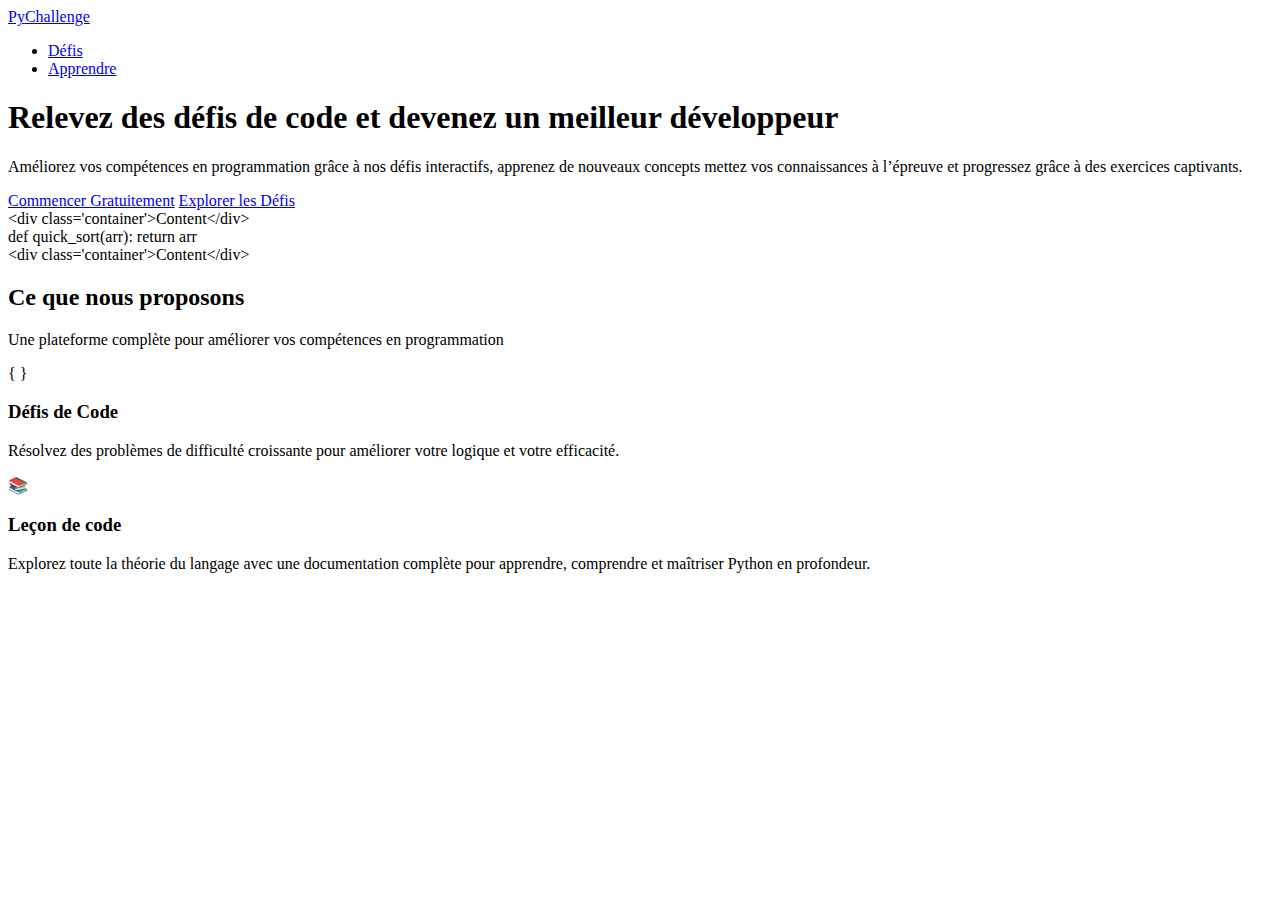
==== index.html @ 2035e8a5 "Premier commit" ====
<!DOCTYPE html>
<html lang="fr">
<head>
    <meta charset="UTF-8">
    <meta name="viewport" content="width=device-width, initial-scale=1.0">
    <title>PyChallenge - Programmez. Apprenez. Jouez.</title>
    <link rel="stylesheet" href="styles/index.css">
</head>
<body>
    <header id="header">
        <div class="container navbar">
            <a href="#" class="logo">Py<span>Challenge</span></a>
            <ul class="nav-links">
                <li><a href="explorer.html">Défis</a></li>
                <li><a href="apprendre.html">Apprendre</a></li>
            </ul>
        </div>
    </header>

    <section class="hero">
        <div class="container hero-content">
            <h1>Relevez des <span>défis de code</span> et devenez un meilleur développeur</h1>
            <p>Améliorez vos compétences en programmation grâce à nos défis interactifs, apprenez de nouveaux concepts mettez vos connaissances à l’épreuve et progressez grâce à des exercices captivants.</p>
            <a href="défis.html" class="btn">Commencer Gratuitement</a>
            <a href="explorer.html" class="btn btn-secondary">Explorer les Défis</a>
        </div>
        <div class="bg-animation" id="bgAnimation"></div>
    </section>

    <section class="features">
        <div class="container">
            <div class="section-title">
                <h2>Ce que nous proposons</h2>
                <p>Une plateforme complète pour améliorer vos compétences en programmation</p>
            </div>
            <div class="feature-grid">
                <div class="feature-card">
                    <div class="feature-icon">{ }</div>
                    <h3>Défis de Code</h3>
                    <p>Résolvez des problèmes de difficulté croissante pour améliorer votre logique et votre efficacité.</p>
                </div>
                <div class="feature-card">
                    <div class="feature-icon">📚</div>
                    <h3>Leçon de code</h3>
                    <p>Explorez toute la théorie du langage avec une documentation complète pour apprendre, comprendre et maîtriser Python en profondeur.</p>
                </div>  
            </div>
        </div>
    </section>

    <script>
        // Header scroll effect
        window.addEventListener('scroll', function() {
            const header = document.getElementById('header');
            if (window.scrollY > 50) {
                header.classList.add('scrolled');
            } else {
                header.classList.remove('scrolled');
            }
        });

        // Code particles animation
        const codeSnippets = [
            "def solve(x): return x * 2",
            "for i in range(len(array)):",
            "result = [item.value for item in data]",
            "if condition: run_code()",
            "class Solution:\n    def __init__(self): pass",
            "filtered_array = [x for x in array if x > 0]",
            "while True:\n    game.next_turn()",
            "import os",
            "def quick_sort(arr): return arr",
            "print('Hello, world!')",
            "<div class='container'>Content</div>"
        ];

        function createCodeParticle() {
            const particle = document.createElement('div');
            particle.classList.add('code-particle');
            
            // Random code snippet
            const snippetIndex = Math.floor(Math.random() * codeSnippets.length);
            particle.innerText = codeSnippets[snippetIndex];
            
            // Random position
            const posX = Math.random() * window.innerWidth;
            particle.style.left = `${posX}px`;
            
            // Random speed (duration)
            const duration = Math.random() * 20 + 10; // 10-30 seconds
            particle.style.animationDuration = `${duration}s`;
            
            // Append to the animation container
            document.getElementById('bgAnimation').appendChild(particle);
            
            // Remove after animation
            setTimeout(() => {
                particle.remove();
            }, duration * 1000);
        }

        // Create particles at intervals
        setInterval(createCodeParticle, 1000);
        
        // Create initial particles
        for (let i = 0; i < 10; i++) {
            setTimeout(createCodeParticle, i * 300);
        }
    </script>
</body>
</html>
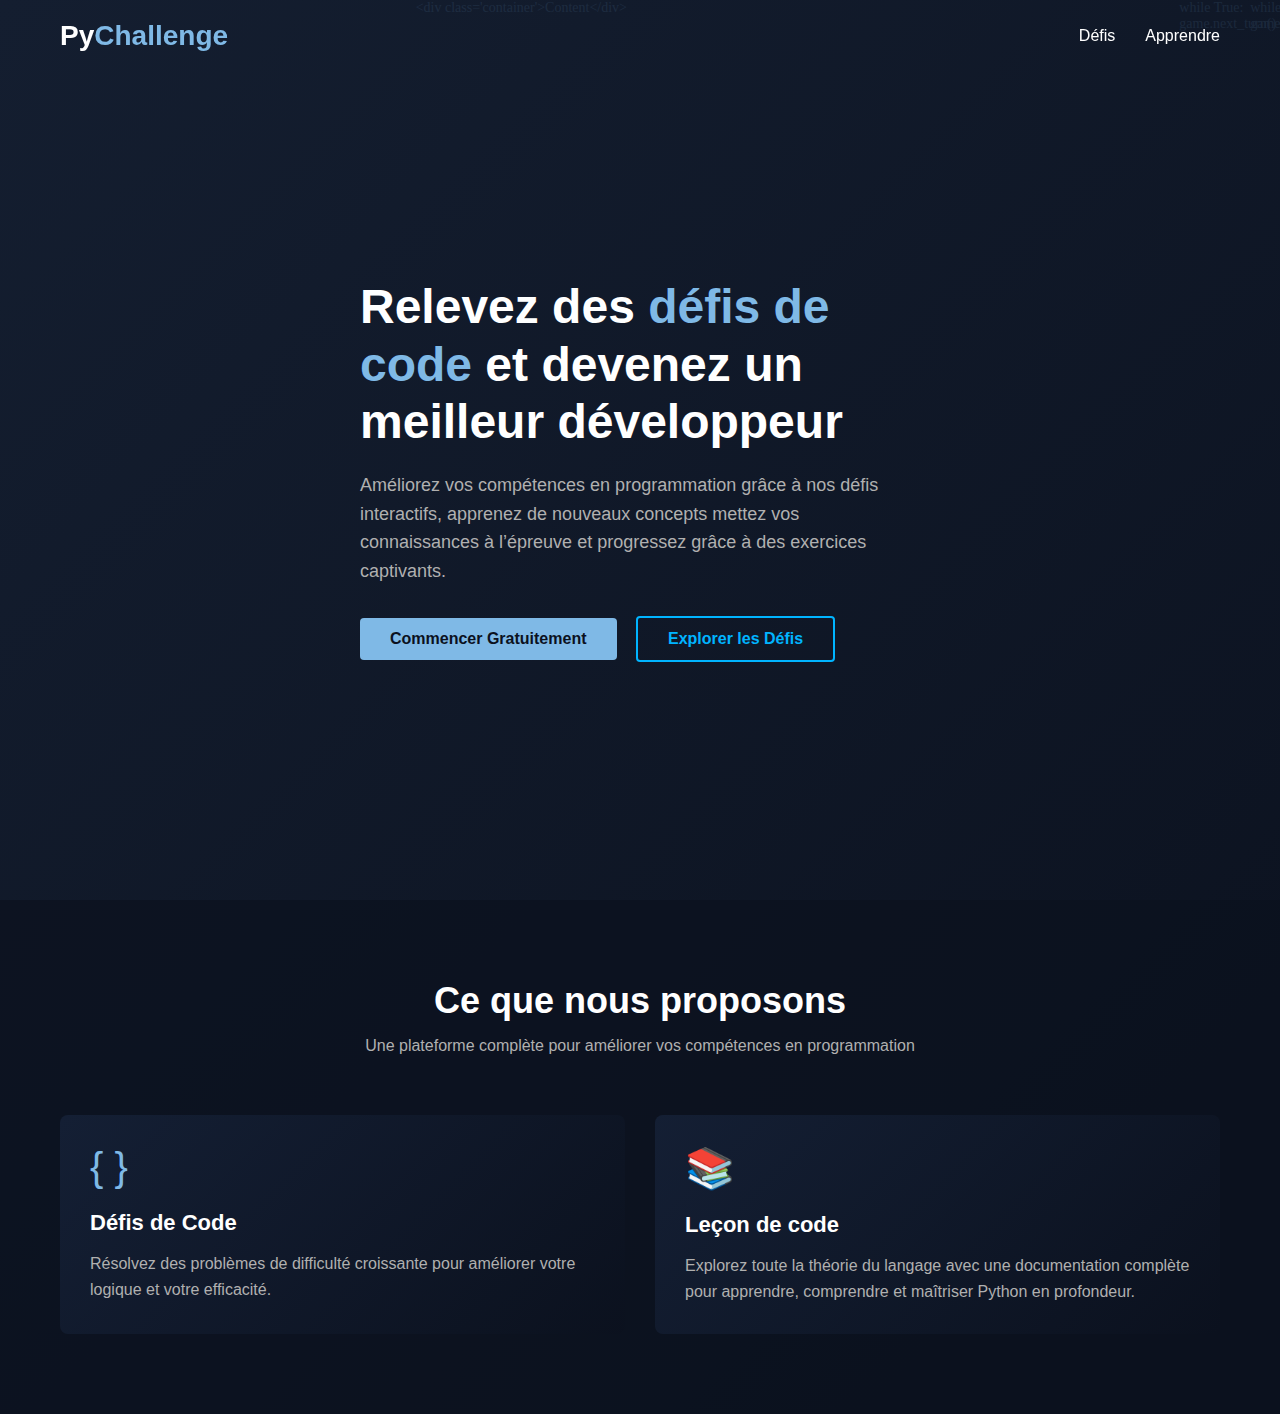
==== commit b10ada35: "Version distante" ====
--- a/index.html
+++ b/index.html
@@ -1,111 +1,111 @@
-<!DOCTYPE html>
-<html lang="fr">
-<head>
-    <meta charset="UTF-8">
-    <meta name="viewport" content="width=device-width, initial-scale=1.0">
-    <title>PyChallenge - Programmez. Apprenez. Jouez.</title>
-    <link rel="stylesheet" href="styles/index.css">
-</head>
-<body>
-    <header id="header">
-        <div class="container navbar">
-            <a href="#" class="logo">Py<span>Challenge</span></a>
-            <ul class="nav-links">
-                <li><a href="explorer.html">Défis</a></li>
-                <li><a href="apprendre.html">Apprendre</a></li>
-            </ul>
-        </div>
-    </header>
-
-    <section class="hero">
-        <div class="container hero-content">
-            <h1>Relevez des <span>défis de code</span> et devenez un meilleur développeur</h1>
-            <p>Améliorez vos compétences en programmation grâce à nos défis interactifs, apprenez de nouveaux concepts mettez vos connaissances à l’épreuve et progressez grâce à des exercices captivants.</p>
-            <a href="défis.html" class="btn">Commencer Gratuitement</a>
-            <a href="explorer.html" class="btn btn-secondary">Explorer les Défis</a>
-        </div>
-        <div class="bg-animation" id="bgAnimation"></div>
-    </section>
-
-    <section class="features">
-        <div class="container">
-            <div class="section-title">
-                <h2>Ce que nous proposons</h2>
-                <p>Une plateforme complète pour améliorer vos compétences en programmation</p>
-            </div>
-            <div class="feature-grid">
-                <div class="feature-card">
-                    <div class="feature-icon">{ }</div>
-                    <h3>Défis de Code</h3>
-                    <p>Résolvez des problèmes de difficulté croissante pour améliorer votre logique et votre efficacité.</p>
-                </div>
-                <div class="feature-card">
-                    <div class="feature-icon">📚</div>
-                    <h3>Leçon de code</h3>
-                    <p>Explorez toute la théorie du langage avec une documentation complète pour apprendre, comprendre et maîtriser Python en profondeur.</p>
-                </div>  
-            </div>
-        </div>
-    </section>
-
-    <script>
-        // Header scroll effect
-        window.addEventListener('scroll', function() {
-            const header = document.getElementById('header');
-            if (window.scrollY > 50) {
-                header.classList.add('scrolled');
-            } else {
-                header.classList.remove('scrolled');
-            }
-        });
-
-        // Code particles animation
-        const codeSnippets = [
-            "def solve(x): return x * 2",
-            "for i in range(len(array)):",
-            "result = [item.value for item in data]",
-            "if condition: run_code()",
-            "class Solution:\n    def __init__(self): pass",
-            "filtered_array = [x for x in array if x > 0]",
-            "while True:\n    game.next_turn()",
-            "import os",
-            "def quick_sort(arr): return arr",
-            "print('Hello, world!')",
-            "<div class='container'>Content</div>"
-        ];
-
-        function createCodeParticle() {
-            const particle = document.createElement('div');
-            particle.classList.add('code-particle');
-            
-            // Random code snippet
-            const snippetIndex = Math.floor(Math.random() * codeSnippets.length);
-            particle.innerText = codeSnippets[snippetIndex];
-            
-            // Random position
-            const posX = Math.random() * window.innerWidth;
-            particle.style.left = `${posX}px`;
-            
-            // Random speed (duration)
-            const duration = Math.random() * 20 + 10; // 10-30 seconds
-            particle.style.animationDuration = `${duration}s`;
-            
-            // Append to the animation container
-            document.getElementById('bgAnimation').appendChild(particle);
-            
-            // Remove after animation
-            setTimeout(() => {
-                particle.remove();
-            }, duration * 1000);
-        }
-
-        // Create particles at intervals
-        setInterval(createCodeParticle, 1000);
-        
-        // Create initial particles
-        for (let i = 0; i < 10; i++) {
-            setTimeout(createCodeParticle, i * 300);
-        }
-    </script>
-</body>
+<!DOCTYPE html>
+<html lang="fr">
+<head>
+    <meta charset="UTF-8">
+    <meta name="viewport" content="width=device-width, initial-scale=1.0">
+    <title>PyChallenge - Programmez. Apprenez. Jouez.</title>
+    <link rel="stylesheet" href="styles/index.css">
+</head>
+<body>
+    <header id="header">
+        <div class="container navbar">
+            <a href="#" class="logo">Py<span>Challenge</span></a>
+            <ul class="nav-links">
+                <li><a href="explorer.html">Défis</a></li>
+                <li><a href="apprendre.html">Apprendre</a></li>
+            </ul>
+        </div>
+    </header>
+
+    <section class="hero">
+        <div class="container hero-content">
+            <h1>Relevez des <span>défis de code</span> et devenez un meilleur développeur</h1>
+            <p>Améliorez vos compétences en programmation grâce à nos défis interactifs, apprenez de nouveaux concepts mettez vos connaissances à l’épreuve et progressez grâce à des exercices captivants.</p>
+            <a href="defi.html" class="btn">Commencer Gratuitement</a>
+            <a href="explorer.html" class="btn btn-secondary">Explorer les Défis</a>
+        </div>
+        <div class="bg-animation" id="bgAnimation"></div>
+    </section>
+
+    <section class="features">
+        <div class="container">
+            <div class="section-title">
+                <h2>Ce que nous proposons</h2>
+                <p>Une plateforme complète pour améliorer vos compétences en programmation</p>
+            </div>
+            <div class="feature-grid">
+                <div class="feature-card">
+                    <div class="feature-icon">{ }</div>
+                    <h3>Défis de Code</h3>
+                    <p>Résolvez des problèmes de difficulté croissante pour améliorer votre logique et votre efficacité.</p>
+                </div>
+                <div class="feature-card">
+                    <div class="feature-icon">📚</div>
+                    <h3>Leçon de code</h3>
+                    <p>Explorez toute la théorie du langage avec une documentation complète pour apprendre, comprendre et maîtriser Python en profondeur.</p>
+                </div>  
+            </div>
+        </div>
+    </section>
+
+    <script>
+        // Header scroll effect
+        window.addEventListener('scroll', function() {
+            const header = document.getElementById('header');
+            if (window.scrollY > 50) {
+                header.classList.add('scrolled');
+            } else {
+                header.classList.remove('scrolled');
+            }
+        });
+
+        // Code particles animation
+        const codeSnippets = [
+            "def solve(x): return x * 2",
+            "for i in range(len(array)):",
+            "result = [item.value for item in data]",
+            "if condition: run_code()",
+            "class Solution:\n    def __init__(self): pass",
+            "filtered_array = [x for x in array if x > 0]",
+            "while True:\n    game.next_turn()",
+            "import os",
+            "def quick_sort(arr): return arr",
+            "print('Hello, world!')",
+            "<div class='container'>Content</div>"
+        ];
+
+        function createCodeParticle() {
+            const particle = document.createElement('div');
+            particle.classList.add('code-particle');
+            
+            // Random code snippet
+            const snippetIndex = Math.floor(Math.random() * codeSnippets.length);
+            particle.innerText = codeSnippets[snippetIndex];
+            
+            // Random position
+            const posX = Math.random() * window.innerWidth;
+            particle.style.left = `${posX}px`;
+            
+            // Random speed (duration)
+            const duration = Math.random() * 20 + 10; // 10-30 seconds
+            particle.style.animationDuration = `${duration}s`;
+            
+            // Append to the animation container
+            document.getElementById('bgAnimation').appendChild(particle);
+            
+            // Remove after animation
+            setTimeout(() => {
+                particle.remove();
+            }, duration * 1000);
+        }
+
+        // Create particles at intervals
+        setInterval(createCodeParticle, 1000);
+        
+        // Create initial particles
+        for (let i = 0; i < 10; i++) {
+            setTimeout(createCodeParticle, i * 300);
+        }
+    </script>
+</body>
 </html>--- a/styles/index.css
+++ b/styles/index.css
@@ -0,0 +1,282 @@
+:root {
+    --primary-color: #7fb9e6;
+    --secondary-color: #00b4ff;
+    --dark-bg: #141e30;
+    --darker-bg: #0b111e;
+    --text-color: #ffffff;
+    --text-secondary: #b0b0b0;
+}
+
+* {
+    margin: 0;
+    padding: 0;
+    box-sizing: border-box;
+    font-family: 'Century Gothic', sans-serif;
+}
+
+body {
+    background: linear-gradient(135deg, var(--dark-bg), var(--darker-bg));
+    color: var(--text-color);
+    min-height: 100vh;
+}
+
+.container {
+    max-width: 1200px;
+    margin: 0 auto;
+    padding: 0 20px;
+}
+
+/* Header */
+header {
+    padding: 20px 0;
+    position: fixed;
+    width: 100%;
+    z-index: 100;
+    transition: background 0.3s ease;
+}
+
+header.scrolled {
+    background: rgba(11, 17, 30, 0.95);
+    box-shadow: 0 2px 10px rgba(0, 0, 0, 0.2);
+}
+
+.navbar {
+    display: flex;
+    justify-content: space-between;
+    align-items: center;
+}
+
+.logo {
+    font-size: 28px;
+    font-weight: bold;
+    color: var(--text-color);
+    text-decoration: none;
+    display: flex;
+    align-items: center;
+}
+
+.logo span {
+    color: var(--primary-color);
+}
+
+.nav-links {
+    display: flex;
+    list-style: none;
+}
+
+.nav-links li {
+    margin-left: 30px;
+}
+
+.nav-links a {
+    color: var(--text-color);
+    text-decoration: none;
+    font-size: 16px;
+    font-weight: 500;
+    transition: color 0.3s ease;
+}
+
+.nav-links a:hover {
+    color: var(--primary-color);
+}
+
+.login-btn {
+    background-color: transparent;
+    border: 2px solid var(--primary-color);
+    color: var(--primary-color);
+    padding: 8px 20px;
+    border-radius: 4px;
+    font-weight: bold;
+    cursor: pointer;
+    transition: all 0.3s ease;
+}
+
+.login-btn:hover {
+    background-color: var(--primary-color);
+    color: var(--darker-bg);
+}
+
+/* Hero Section */
+.hero {
+    padding-top: 120px;
+    padding-bottom: 80px;
+    display: flex;
+    align-items: center;
+    position: relative;
+    overflow: hidden;
+    min-height: 100vh;
+}
+
+.hero-content {
+    max-width: 600px;
+    z-index: 1;
+}
+
+.hero h1 {
+    font-size: 48px;
+    margin-bottom: 20px;
+    line-height: 1.2;
+}
+
+.hero h1 span {
+    color: var(--primary-color);
+}
+
+.hero p {
+    font-size: 18px;
+    color: var(--text-secondary);
+    margin-bottom: 30px;
+    line-height: 1.6;
+}
+
+.btn {
+    display: inline-block;
+    padding: 12px 30px;
+    background-color: var(--primary-color);
+    color: var(--darker-bg);
+    border: none;
+    border-radius: 4px;
+    font-size: 16px;
+    font-weight: bold;
+    cursor: pointer;
+    text-decoration: none;
+    transition: all 0.3s ease;
+    text-align: center;
+}
+
+.btn:hover {
+    transform: translateY(-3px);
+    box-shadow: 0 10px 20px rgba(0, 0, 0, 0.2);
+}
+
+.btn-secondary {
+    background-color: transparent;
+    border: 2px solid var(--secondary-color);
+    color: var(--secondary-color);
+    margin-left: 15px;
+}
+
+.btn-secondary:hover {
+    background-color: var(--secondary-color);
+    color: var(--darker-bg);
+}
+
+/* Features */
+.features {
+    padding: 80px 0;
+    background-color: rgba(11, 17, 30, 0.7);
+}
+
+.section-title {
+    text-align: center;
+    margin-bottom: 60px;
+}
+
+.section-title h2 {
+    font-size: 36px;
+    margin-bottom: 15px;
+}
+
+.section-title p {
+    color: var(--text-secondary);
+    max-width: 600px;
+    margin: 0 auto;
+}
+
+.feature-grid {
+    display: grid;
+    grid-template-columns: repeat(auto-fit, minmax(300px, 1fr));
+    gap: 30px;
+}
+
+.feature-card {
+    background: linear-gradient(135deg, rgba(22, 34, 57, 0.8), rgba(11, 17, 30, 0.8));
+    border-radius: 8px;
+    padding: 30px;
+    transition: transform 0.3s ease, box-shadow 0.3s ease;
+    cursor: pointer;
+}
+
+.feature-card:hover {
+    transform: translateY(-10px);
+    box-shadow: 0 15px 30px rgba(0, 0, 0, 0.2);
+}
+
+.feature-icon {
+    font-size: 40px;
+    margin-bottom: 20px;
+    color: var(--primary-color);
+}
+
+.feature-card h3 {
+    font-size: 22px;
+    margin-bottom: 15px;
+}
+
+.feature-card p {
+    color: var(--text-secondary);
+    line-height: 1.6;
+}
+
+/* Animated Background */
+.bg-animation {
+    position: absolute;
+    top: 0;
+    left: 0;
+    width: 100%;
+    height: 100%;
+    z-index: 0;
+    opacity: 0.1;
+}
+
+.code-particle {
+    position: absolute;
+    color: var(--primary-color);
+    font-family: century-gothic;
+    font-size: 14px;
+    user-select: none;
+    white-space: nowrap;
+    animation: falling linear infinite;
+}
+
+@keyframes falling {
+    0% {
+        transform: translateY(-100px);
+        opacity: 0;
+    }
+    10% {
+        opacity: 0.8;
+    }
+    90% {
+        opacity: 0.8;
+    }
+    100% {
+        transform: translateY(100vh);
+        opacity: 0;
+    }
+}
+
+/* Media Queries */
+@media (max-width: 768px) {
+    .hero {
+        padding-top: 150px;
+        text-align: center;
+        flex-direction: column;
+    }
+    
+    .hero-content {
+        max-width: 100%;
+    }
+    
+    .hero h1 {
+        font-size: 36px;
+    }
+    
+    .feature-grid {
+        grid-template-columns: 1fr;
+    }
+    
+    .nav-links {
+        display: none;
+    }
+}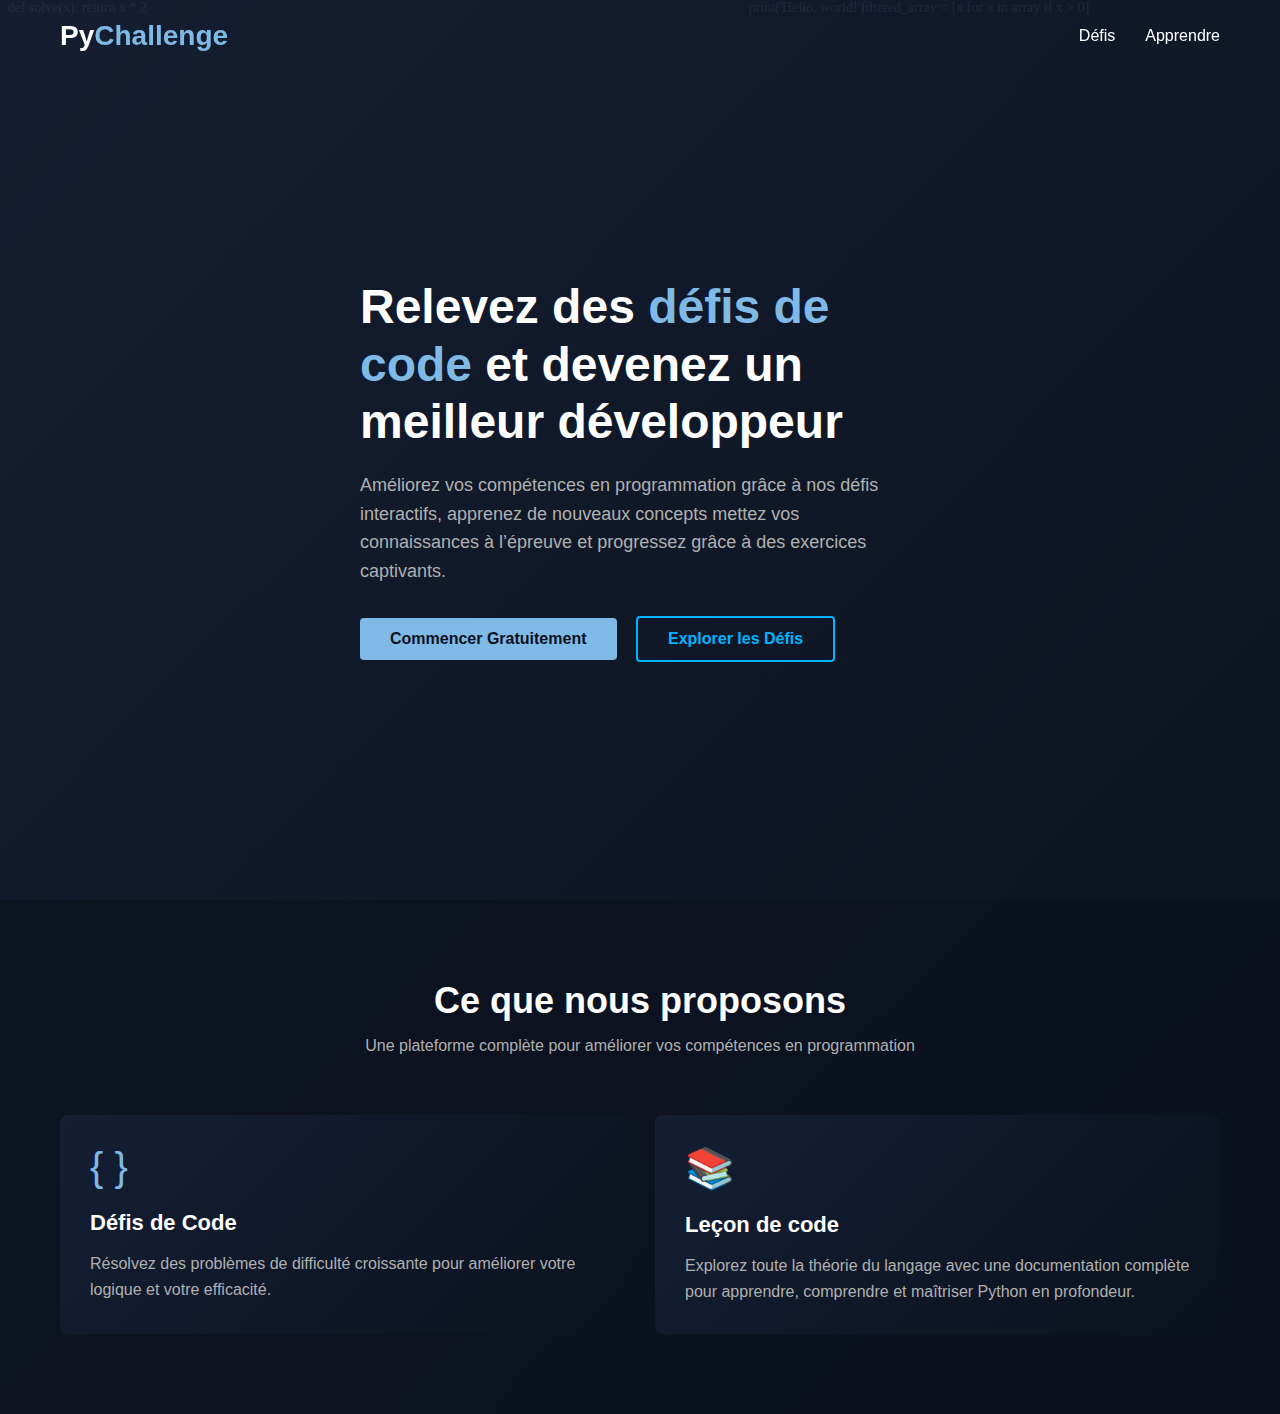
==== commit ca35d46f: "Update commentaires js" ====
--- a/index.html
+++ b/index.html
@@ -49,7 +49,7 @@
     </section>
 
     <script>
-        // Header scroll effect
+        // Effet de scroll
         window.addEventListener('scroll', function() {
             const header = document.getElementById('header');
             if (window.scrollY > 50) {
@@ -59,7 +59,7 @@
             }
         });
 
-        // Code particles animation
+        // Code particules animation
         const codeSnippets = [
             "def solve(x): return x * 2",
             "for i in range(len(array)):",
@@ -86,23 +86,23 @@
             const posX = Math.random() * window.innerWidth;
             particle.style.left = `${posX}px`;
             
-            // Random speed (duration)
+            // Random speed 
             const duration = Math.random() * 20 + 10; // 10-30 seconds
             particle.style.animationDuration = `${duration}s`;
             
-            // Append to the animation container
+            // Ajouter à la div
             document.getElementById('bgAnimation').appendChild(particle);
             
-            // Remove after animation
+            // retirer particule après animation
             setTimeout(() => {
                 particle.remove();
             }, duration * 1000);
         }
 
-        // Create particles at intervals
+        // Crée l'interval de particules 
         setInterval(createCodeParticle, 1000);
         
-        // Create initial particles
+        // Crée des particules aléatoires
         for (let i = 0; i < 10; i++) {
             setTimeout(createCodeParticle, i * 300);
         }
